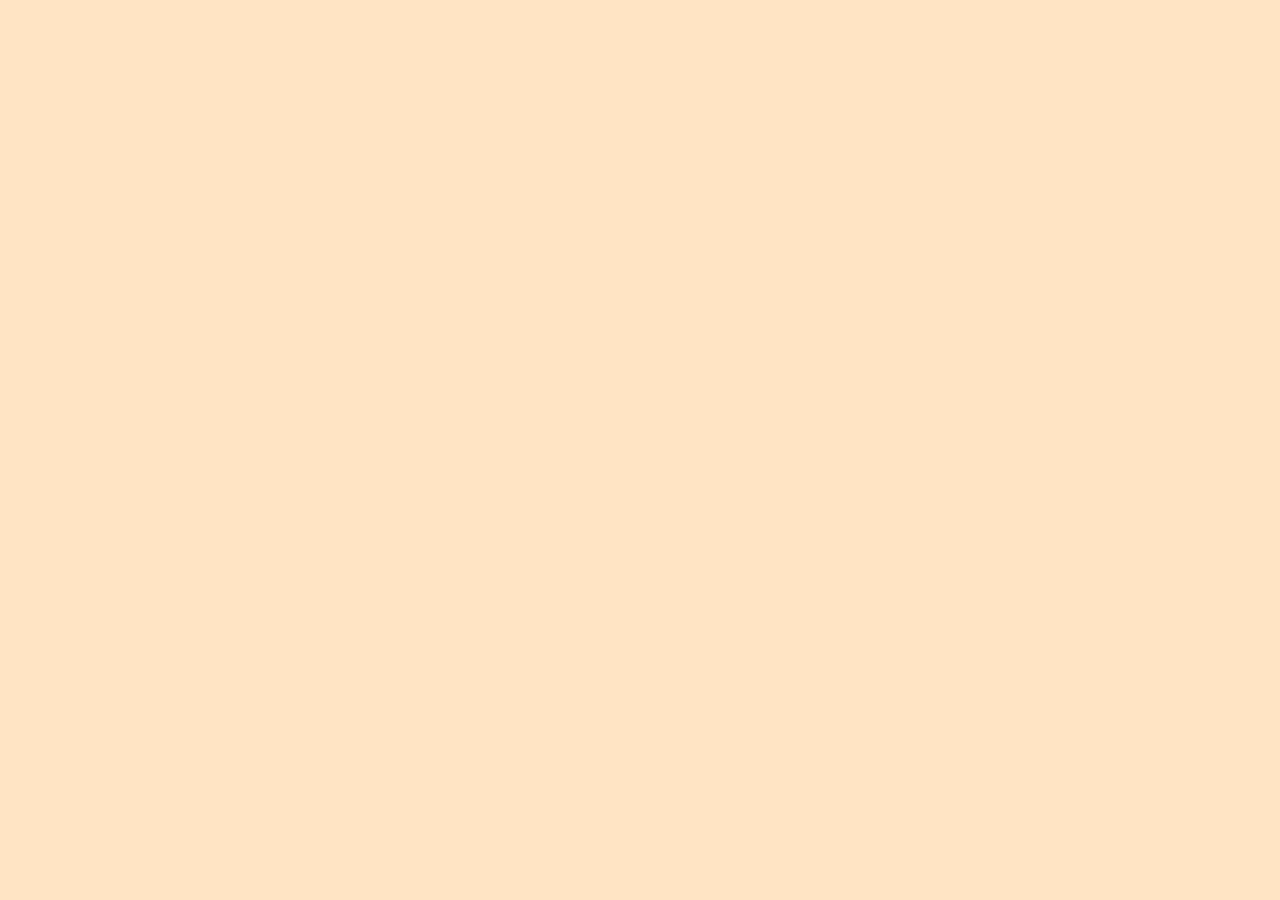
==== index.html @ 4a12e28e "second commit" ====
<!DOCTYPE html>
<html lang="en">
<head>
  <meta charset="UTF-8">
  <meta http-equiv="X-UA-Compatible" content="IE=edge">
  <meta name="viewport" content="width=device-width, initial-scale=1.0">
  <link rel="stylesheet" href="styles.css">
  <title>La Croix-Rouge</title>
</head>
<body>
  
</body>
</html>
---- styles.css ----
* {
  background-color: bisque;
}
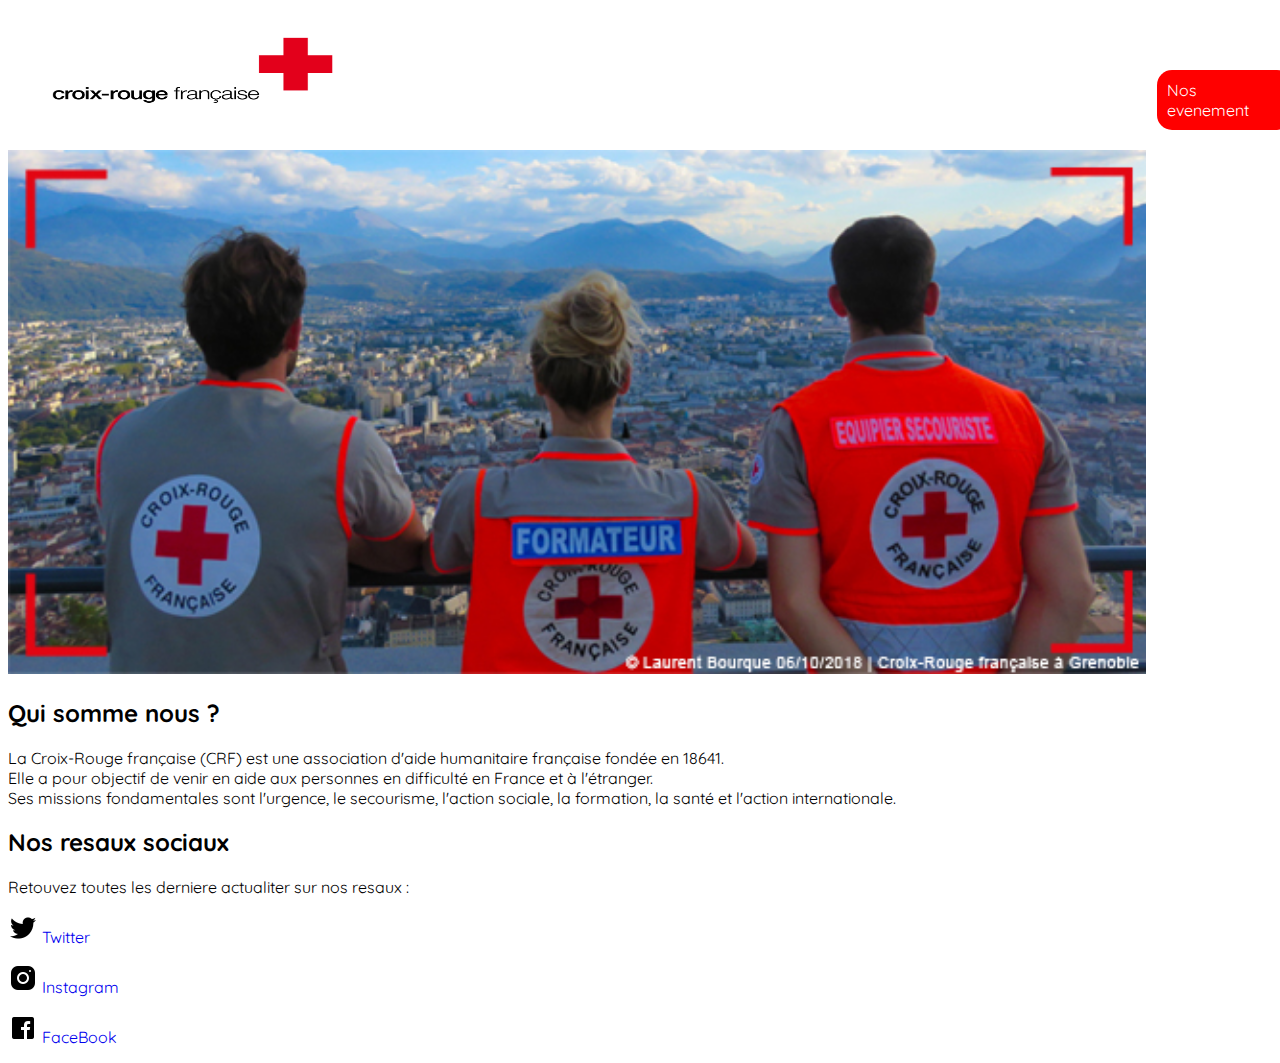
==== commit 908e2b42: "ajout css" ====
--- a/index.html
+++ b/index.html
@@ -1,13 +1,63 @@
 <!DOCTYPE html>
-<html lang="en">
+<html lang="fr">
+
 <head>
   <meta charset="UTF-8">
   <meta http-equiv="X-UA-Compatible" content="IE=edge">
   <meta name="viewport" content="width=device-width, initial-scale=1.0">
+  <link rel="icon" type="image/x-icon"
+    href="images/kisspng-american-red-cross-christian-cross-french-red-cros-red-cross-5abd2a4d164106.9179789015223465730912.jpg">
   <link rel="stylesheet" href="styles.css">
   <title>La Croix-Rouge</title>
 </head>
+
 <body>
-  
+  <!-- Start header -->
+  <header>
+    <img src="/images/logo-croixrouge.gif" alt="logo de la croix-rouge" width="330px" height="100px">
+    <a href="#" class="a--header">Nos evenement</a>
+  </header>
+  <!-- End header -->
+
+  <!-- Start main -->
+  <main>
+    <div class="image--couv__main">
+      <img src="/images/photo-couverture-site.jpeg" alt="photo couverture du site " width="90%">
+    </div>
+    <div class="qui--main">
+      <h2 class="h2--main__qui">Qui somme nous ?</h2>
+      <p class="p--main__qui">La Croix-Rouge française (CRF) est une association d'aide humanitaire française fondée en
+        18641.<br />
+        Elle a pour objectif de venir en aide aux personnes en difficulté en France et à l'étranger.<br />
+        Ses missions fondamentales sont l'urgence, le secourisme, l'action sociale, la formation,
+        la santé et l'action internationale.
+      </p>
+    </div>
+    <div class="resaux--main">
+      <h2 class="h2--main__resaux">Nos resaux sociaux</h2>
+      <p class="p--main__resaux">Retouvez toutes les derniere actualiter sur nos resaux :</p>
+      <div class="link--main__resaux">
+        <p class="link--twitter">
+          <img
+            src="[data-uri]" />
+          <a href="#">Twitter</a>
+        </p>
+        <p class="link--instagram">
+          <img
+            src="[data-uri]" />
+          <a href="#">Instagram</a>
+        </p>
+        <p class="link--facebook">
+          <img
+            src="[data-uri]" />
+          <a href="#">FaceBook</a>
+        </p>
+      </div>
+    </div>
+  </main>
+
+  <!-- End main -->
+
 </body>
+
 </html>--- a/styles.css
+++ b/styles.css
@@ -1,3 +1,45 @@
+/* police du site */
+@import url('https://fonts.googleapis.com/css2?family=Quicksand:wght@300&display=swap');
+
+/* police de titre */
+@import url('https://fonts.googleapis.com/css2?family=Roboto+Condensed&display=swap');
+
+
 * {
-  background-color: bisque;
+  
+  text-decoration: none;
+  font-family: 'Quicksand', sans-serif;
+}
+
+/* header */
+header {
+  display: flex;
+  margin: 20px;
+  background-color: white;
+  background: fixed;
+  width: 100%;
+}
+
+a.a--header {
+margin-left: 800px;
+margin-top: 50px;
+color: white;
+background-color: red;
+padding: 10px;
+border-radius: 15px;
+}
+
+/* header */
+
+
+
+
+
+
+/* Media queri */
+
+@media screen and (max-width: 700px) {
+  a.a--header {
+   background-color: teal;
+  }
 }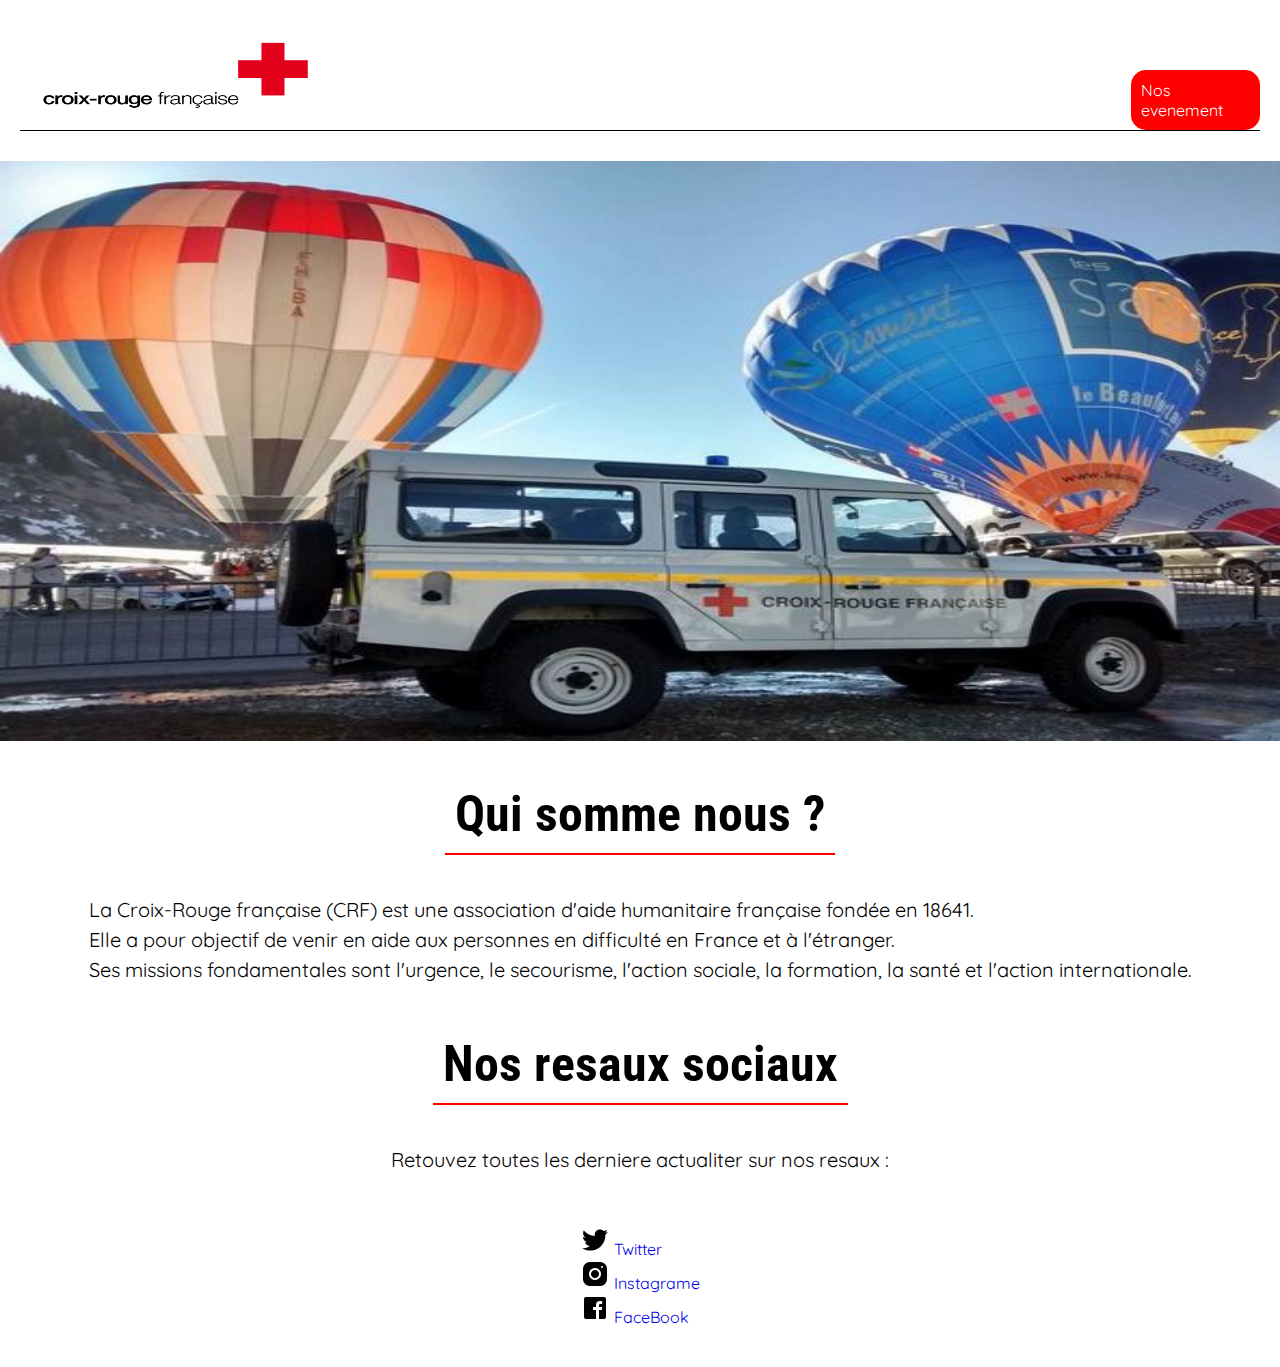
==== commit 5d29586f: "stylisation premiere page" ====
--- a/index.html
+++ b/index.html
@@ -22,7 +22,7 @@
   <!-- Start main -->
   <main>
     <div class="image--couv__main">
-      <img src="/images/photo-couverture-site.jpeg" alt="photo couverture du site " width="90%">
+      <img src="/images/illustation-DPS.jpeg" alt="photo couverture du site" width="100%" height="580px">
     </div>
     <div class="qui--main">
       <h2 class="h2--main__qui">Qui somme nous ?</h2>
@@ -40,17 +40,17 @@
         <p class="link--twitter">
           <img
             src="[data-uri]" />
-          <a href="#">Twitter</a>
+          <a href="https://twitter.com/CroixRouge?ref_src=twsrc%5Egoogle%7Ctwcamp%5Eserp%7Ctwgr%5Eauthor">Twitter</a>
         </p>
         <p class="link--instagram">
           <img
             src="[data-uri]" />
-          <a href="#">Instagram</a>
+          <a href="https://www.instagram.com/croixrougefr/?hl=fr">Instagrame</a>
         </p>
         <p class="link--facebook">
           <img
             src="[data-uri]" />
-          <a href="#">FaceBook</a>
+          <a href="https://fr-fr.facebook.com/fr.CroixRouge/">FaceBook</a>
         </p>
       </div>
     </div>
--- a/styles.css
+++ b/styles.css
@@ -6,7 +6,8 @@
 
 
 * {
-  
+  margin: 0;
+  padding: 0;
   text-decoration: none;
   font-family: 'Quicksand', sans-serif;
 }
@@ -15,23 +16,65 @@
 header {
   display: flex;
   margin: 20px;
+  margin-bottom: 30px;
   background-color: white;
-  background: fixed;
-  width: 100%;
+  justify-content: space-between;
+  align-items: center;
+  border-bottom: solid 1px black;
 }
 
 a.a--header {
-margin-left: 800px;
-margin-top: 50px;
-color: white;
-background-color: red;
-padding: 10px;
-border-radius: 15px;
+  margin-left: 800px;
+  margin-top: 50px;
+  color: white;
+  background-color: red;
+  padding: 10px;
+  border-radius: 15px;
 }
 
 /* header */
 
+/* main */
 
+.image--couv__main {
+align-items: center;  
+}
+
+div.qui--main, .resaux--main {
+  display: flex;
+  flex-direction: column;
+  align-items: center;
+}
+
+.h2--main__qui, .h2--main__resaux {
+margin: 30px;
+padding: 10px;
+font-size: 50px;
+font-family: 'Roboto Condensed', sans-serif;
+border-bottom: solid 2px red;
+}
+
+.p--main__qui, .p--main__resaux {
+  padding: 10px;
+  line-height: 1.5em;
+  font-size: 20px;
+}
+
+.link--main__resaux {
+  display: flex;
+  flex-direction: column ;
+  margin: 30px;
+  padding: 10px;
+  align-items: baseline;
+}
+
+.link--twitter, .link--instagram, .link--facebook {
+  align-items: baseline;
+ flex-direction: row;
+}
+
+
+/* main */
 
 
 
@@ -40,6 +83,6 @@
 
 @media screen and (max-width: 700px) {
   a.a--header {
-   background-color: teal;
+    background-color: teal;
   }
 }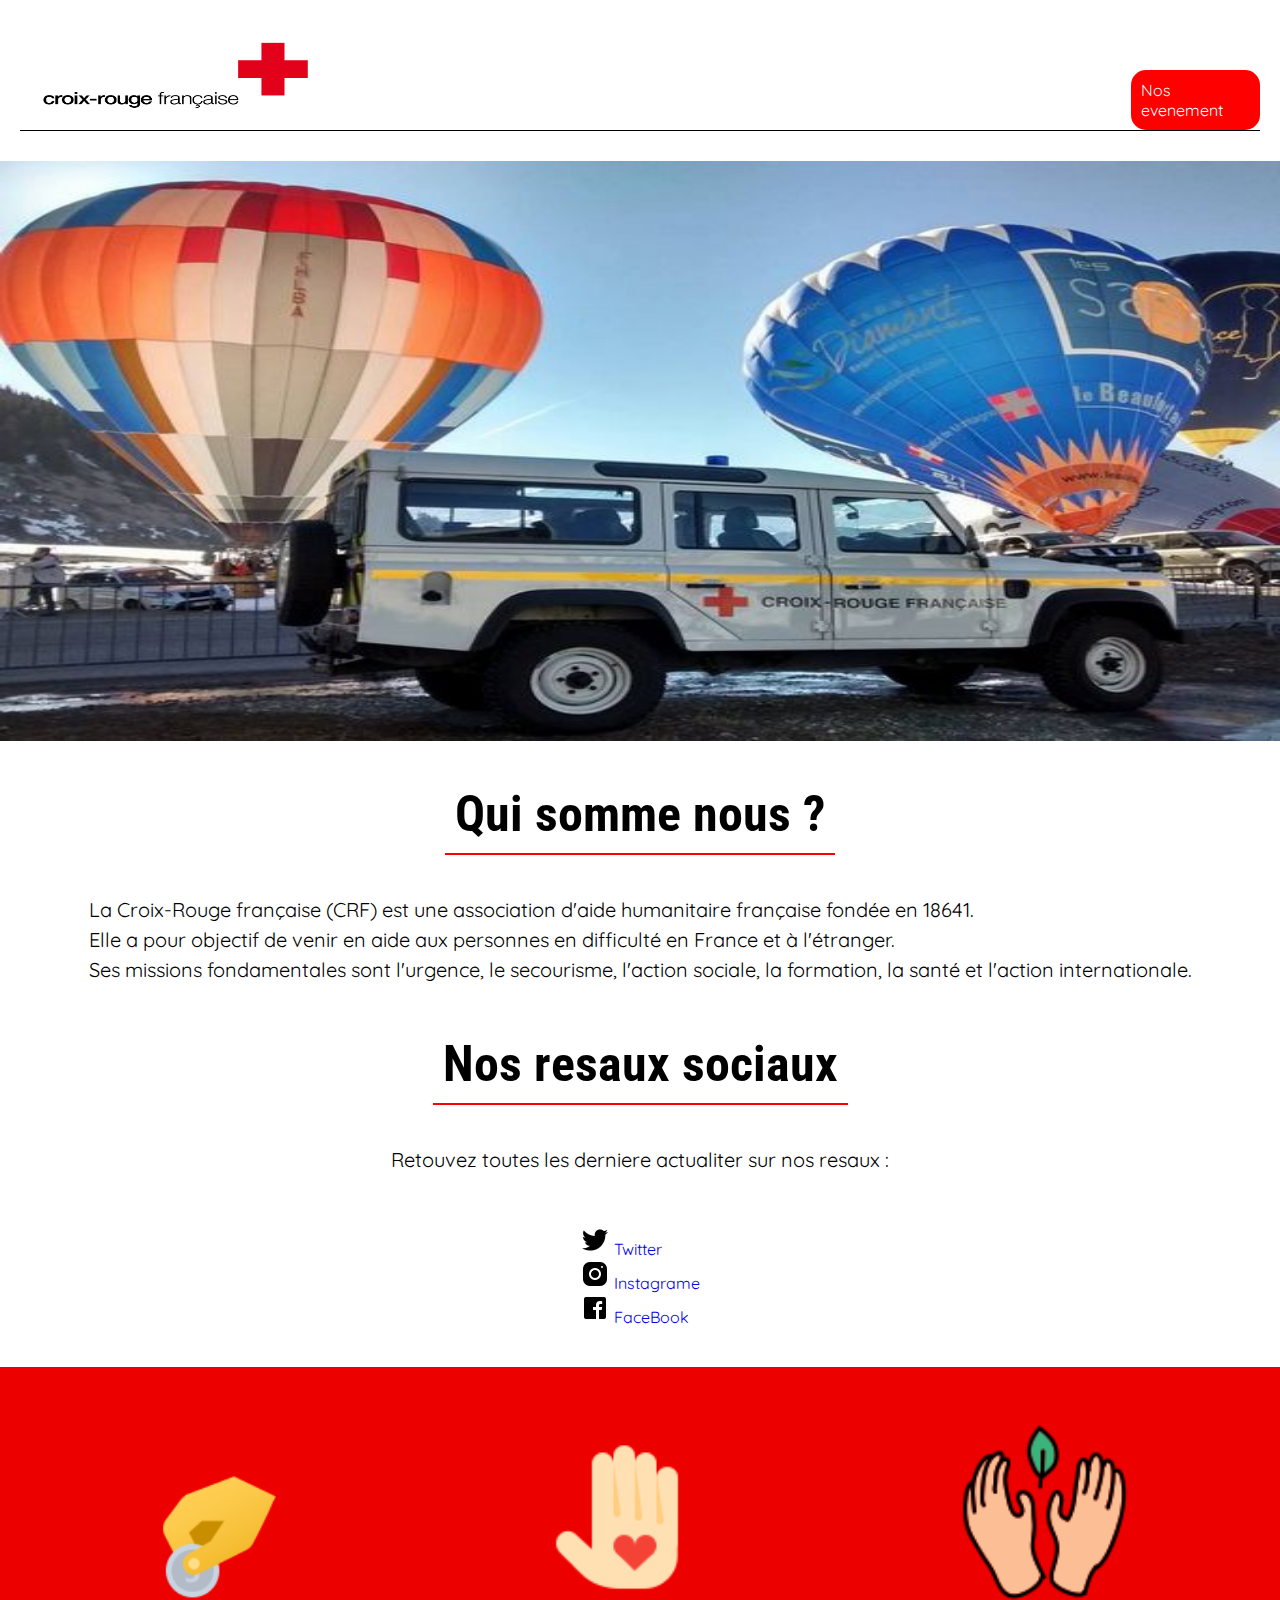
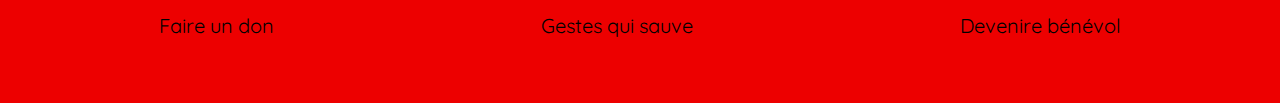
==== commit 14130ee9: "Ajout d'icone sur fond rouge" ====
--- a/index.html
+++ b/index.html
@@ -54,6 +54,28 @@
         </p>
       </div>
     </div>
+    <aside class="aside--main">
+      <div class="div--aside__main">
+        <div class="don--aside__main">
+          <img src="[data-uri]"/>
+          <p class="p--aside__main">
+            Faire un don
+          </p>
+        </div>
+        <div class="gqs--aside__main">
+          <img src="[data-uri]"/>
+          <p class="p--aside__main">
+            Gestes qui sauve
+          </p>
+        </div>
+        <div class="benevol--aside__main">
+          <img src="[data-uri]"/>
+          <p class="p--aside__main">
+            Devenire bénévol
+          </p>
+        </div>
+      </div>
+    </aside>
   </main>
 
   <!-- End main -->
--- a/styles.css
+++ b/styles.css
@@ -70,9 +70,31 @@
 
 .link--twitter, .link--instagram, .link--facebook {
   align-items: baseline;
- flex-direction: row;
+  flex-direction: row;
 }
 
+.aside--main {
+  background-color: rgb(237, 0, 0);
+  padding: 15px;
+}
+.div--aside__main {
+  display: flex;
+  padding: 10px;
+  justify-content: space-around;
+  align-items: baseline;
+}
+
+.don--aside__main, .gqs--aside__main, .benevol--aside__main {
+  display: flex;
+  flex-direction: column;
+  justify-content: baseline;
+  padding: 30px;
+}
+
+.p--aside__main {
+  padding: 10px;
+  font-size: 20px;
+}
 
 /* main */
 
